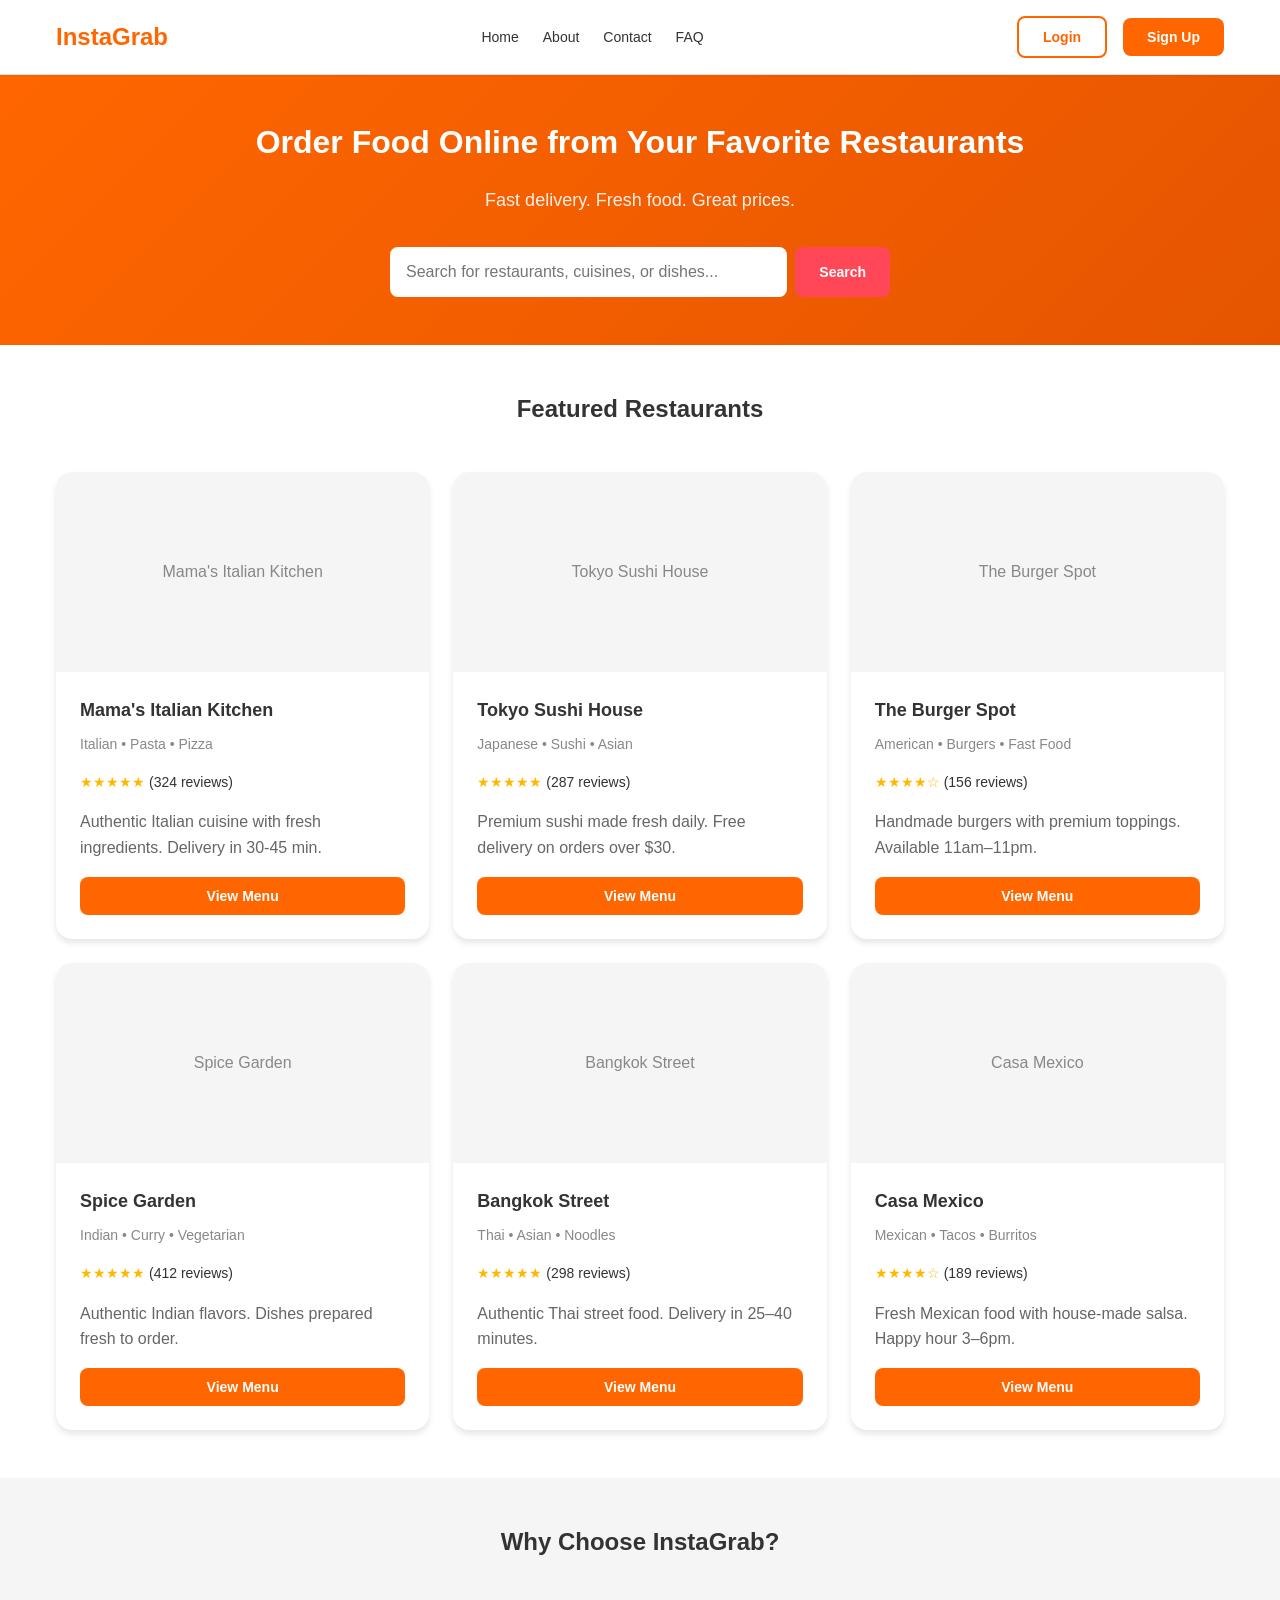
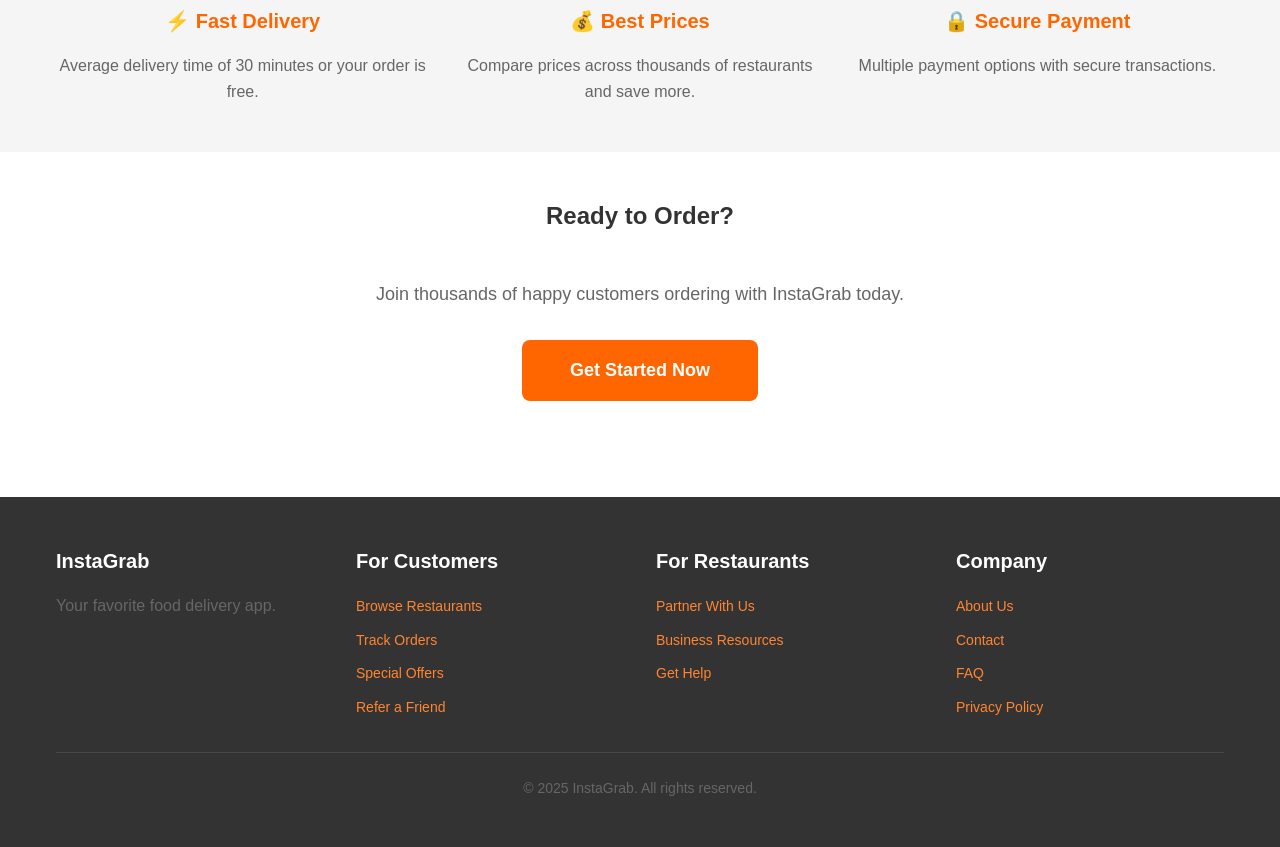
==== index.html @ c1549b03 "First Commit" ====
<!DOCTYPE html>
<html lang="en">
<head>
  <meta charset="UTF-8">
  <meta name="viewport" content="width=device-width, initial-scale=1.0">
  <title>InstaGrab - Food Delivery | Order from Your Favorite Restaurants</title>
  <meta name="description" content="Order food online from your favorite restaurants. Fast delivery, best prices.">
  <link rel="stylesheet" href="style.css">
</head>

<body>

  <header>
    <div class="container">
      <nav>
        <a href="index.html" class="logo">InstaGrab</a>

        <ul class="nav-links">
          <li><a href="index.html">Home</a></li>
          <li><a href="about.html">About</a></li>
          <li><a href="contact.html">Contact</a></li>
          <li><a href="faq.html">FAQ</a></li>
        </ul>

        <div class="nav-buttons">
          <a href="login.html" class="btn btn-secondary">Login</a>
          <a href="signup.html" class="btn btn-primary">Sign Up</a>
        </div>
      </nav>
    </div>
  </header>

  <section class="hero">
    <div class="container">
      <h1>Order Food Online from Your Favorite Restaurants</h1>
      <p>Fast delivery. Fresh food. Great prices.</p>

      <div class="search-bar">
        <input type="text" placeholder="Search for restaurants, cuisines, or dishes..." class="search-input">
        <button class="btn btn-accent">Search</button>
      </div>
    </div>
  </section>

  <section>
    <div class="container">
      <h2>Featured Restaurants</h2>

      <div class="grid grid-3">

        <div class="card restaurant-card">
          <div class="card-image">Mama's Italian Kitchen</div>
          <div class="card-body">
            <h3 class="card-title">Mama's Italian Kitchen</h3>
            <p class="card-subtitle">Italian • Pasta • Pizza</p>
            <div class="card-rating">
              <span class="star">★★★★★</span>
              <span>(324 reviews)</span>
            </div>
            <p>Authentic Italian cuisine with fresh ingredients. Delivery in 30-45 min.</p>
            <a href="restaurant-detail.html?id=1" class="btn btn-primary" style="width:100%;margin-top:1rem;">View Menu</a>
          </div>
        </div>

        <div class="card restaurant-card">
          <div class="card-image">Tokyo Sushi House</div>
          <div class="card-body">
            <h3 class="card-title">Tokyo Sushi House</h3>
            <p class="card-subtitle">Japanese • Sushi • Asian</p>
            <div class="card-rating">
              <span class="star">★★★★★</span>
              <span>(287 reviews)</span>
            </div>
            <p>Premium sushi made fresh daily. Free delivery on orders over $30.</p>
            <a href="restaurant-detail.html?id=2" class="btn btn-primary" style="width:100%;margin-top:1rem;">View Menu</a>
          </div>
        </div>

        <div class="card restaurant-card">
          <div class="card-image">The Burger Spot</div>
          <div class="card-body">
            <h3 class="card-title">The Burger Spot</h3>
            <p class="card-subtitle">American • Burgers • Fast Food</p>
            <div class="card-rating">
              <span class="star">★★★★☆</span>
              <span>(156 reviews)</span>
            </div>
            <p>Handmade burgers with premium toppings. Available 11am–11pm.</p>
            <a href="restaurant-detail.html?id=3" class="btn btn-primary" style="width:100%;margin-top:1rem;">View Menu</a>
          </div>
        </div>

        <div class="card restaurant-card">
          <div class="card-image">Spice Garden</div>
          <div class="card-body">
            <h3 class="card-title">Spice Garden</h3>
            <p class="card-subtitle">Indian • Curry • Vegetarian</p>
            <div class="card-rating">
              <span class="star">★★★★★</span>
              <span>(412 reviews)</span>
            </div>
            <p>Authentic Indian flavors. Dishes prepared fresh to order.</p>
            <a href="restaurant-detail.html?id=4" class="btn btn-primary" style="width:100%;margin-top:1rem;">View Menu</a>
          </div>
        </div>

        <div class="card restaurant-card">
          <div class="card-image">Bangkok Street</div>
          <div class="card-body">
            <h3 class="card-title">Bangkok Street</h3>
            <p class="card-subtitle">Thai • Asian • Noodles</p>
            <div class="card-rating">
              <span class="star">★★★★★</span>
              <span>(298 reviews)</span>
            </div>
            <p>Authentic Thai street food. Delivery in 25–40 minutes.</p>
            <a href="restaurant-detail.html?id=5" class="btn btn-primary" style="width:100%;margin-top:1rem;">View Menu</a>
          </div>
        </div>

        <div class="card restaurant-card">
          <div class="card-image">Casa Mexico</div>
          <div class="card-body">
            <h3 class="card-title">Casa Mexico</h3>
            <p class="card-subtitle">Mexican • Tacos • Burritos</p>
            <div class="card-rating">
              <span class="star">★★★★☆</span>
              <span>(189 reviews)</span>
            </div>
            <p>Fresh Mexican food with house-made salsa. Happy hour 3–6pm.</p>
            <a href="restaurant-detail.html?id=6" class="btn btn-primary" style="width:100%;margin-top:1rem;">View Menu</a>
          </div>
        </div>

      </div>
    </div>
  </section>

  <section class="alt">
    <div class="container">
      <h2>Why Choose InstaGrab?</h2>

      <div class="grid grid-3">

        <div style="text-align:center;">
          <h3 style="color:#ff6600;margin-bottom:1rem;">⚡ Fast Delivery</h3>
          <p>Average delivery time of 30 minutes or your order is free.</p>
        </div>

        <div style="text-align:center;">
          <h3 style="color:#ff6600;margin-bottom:1rem;">💰 Best Prices</h3>
          <p>Compare prices across thousands of restaurants and save more.</p>
        </div>

        <div style="text-align:center;">
          <h3 style="color:#ff6600;margin-bottom:1rem;">🔒 Secure Payment</h3>
          <p>Multiple payment options with secure transactions.</p>
        </div>

      </div>
    </div>
  </section>

  <section>
    <div class="container" style="text-align:center;">
      <h2>Ready to Order?</h2>
      <p style="margin-bottom:2rem;font-size:1.125rem;">Join thousands of happy customers ordering with InstaGrab today.</p>
      <a href="login.html" class="btn btn-primary" style="padding:1rem 3rem;font-size:1.125rem;">Get Started Now</a>
    </div>
  </section>

  <footer>
    <div class="container">

      <div class="footer-grid">

        <div class="footer-section">
          <h3>InstaGrab</h3>
          <p>Your favorite food delivery app.</p>
        </div>

        <div class="footer-section">
          <h3>For Customers</h3>
          <ul class="footer-links">
            <li><a href="#">Browse Restaurants</a></li>
            <li><a href="#">Track Orders</a></li>
            <li><a href="#">Special Offers</a></li>
            <li><a href="#">Refer a Friend</a></li>
          </ul>
        </div>

        <div class="footer-section">
          <h3>For Restaurants</h3>
          <ul class="footer-links">
            <li><a href="#">Partner With Us</a></li>
            <li><a href="#">Business Resources</a></li>
            <li><a href="#">Get Help</a></li>
          </ul>
        </div>

        <div class="footer-section">
          <h3>Company</h3>
          <ul class="footer-links">
            <li><a href="about.html">About Us</a></li>
            <li><a href="contact.html">Contact</a></li>
            <li><a href="faq.html">FAQ</a></li>
            <li><a href="#">Privacy Policy</a></li>
          </ul>
        </div>

      </div>

      <div class="footer-bottom">
        <p>&copy; 2025 InstaGrab. All rights reserved.</p>
      </div>

    </div>
  </footer>
</body>
</html>
---- style.css ----
* {
  margin: 0;
  padding: 0;
  box-sizing: border-box;
}

html {
  font-size: 16px;
}

body {
  font-family: -apple-system, BlinkMacSystemFont, 'Segoe UI', Roboto, Oxygen, Ubuntu, Cantarell, sans-serif;
  font-size: 1rem;
  line-height: 1.6;
  color: #333333;
  background-color: #ffffff;
  transition: background-color 0.3s ease, color 0.3s ease;
}

h1 {
  font-size: 2rem;
  font-weight: 700;
  line-height: 1.2;
}

h2 {
  font-size: 1.5rem;
  font-weight: 700;
  line-height: 1.3;
}

h3 {
  font-size: 1.25rem;
  font-weight: 600;
}

p {
  color: #666666;
}

a {
  color: #ff6600;
  text-decoration: none;
  transition: color 0.3s ease;
}

a:hover {
  color: #e55500;
}

.container {
  max-width: 1200px;
  margin: 0 auto;
  padding: 0 1rem;
}

header {
  background-color: #ffffff;
  border-bottom: 1px solid #e0e0e0;
  position: sticky;
  top: 0;
  z-index: 100;
  box-shadow: 0 1px 2px rgba(0,0,0,0.05);
}

nav {
  display: flex;
  align-items: center;
  justify-content: space-between;
  padding: 1rem 0;
}

.logo {
  font-size: 1.5rem;
  font-weight: 700;
  color: #ff6600;
}

.nav-links {
  display: flex;
  gap: 1.5rem;
  list-style: none;
}

.nav-links a {
  font-size: 0.875rem;
  font-weight: 500;
  color: #333333;
  transition: color 0.3s ease;
}

.nav-links a:hover {
  color: #ff6600;
}

.nav-buttons {
  display: flex;
  gap: 1rem;
  align-items: center;
}

.dark-mode-toggle {
  background: none;
  border: 2px solid #d0d0d0;
  border-radius: 9999px;
  padding: 0.5rem;
  cursor: pointer;
  transition: all 0.3s ease;
  display: flex;
  align-items: center;
  justify-content: center;
  width: 40px;
  height: 40px;
}

.dark-mode-toggle:hover {
  border-color: #ff6600;
  transform: rotate(180deg);
}

.btn {
  padding: 0.5rem 1.5rem;
  border: none;
  border-radius: 0.5rem;
  font-size: 0.875rem;
  font-weight: 600;
  cursor: pointer;
  transition: all 0.3s ease;
  text-decoration: none;
  display: inline-block;
  text-align: center;
}

.btn-primary {
  background-color: #ff6600;
  color: #ffffff;
}

.btn-primary:hover {
  background-color: #e55500;
  transform: translateY(-2px);
  box-shadow: 0 4px 6px rgba(0,0,0,0.1);
}

.btn-secondary {
  background-color: transparent;
  color: #ff6600;
  border: 2px solid #ff6600;
}

.btn-secondary:hover {
  background-color: #ff6600;
  color: #ffffff;
}

.btn-accent {
  background-color: #ff4757;
  color: #ffffff;
}

.btn-accent:hover {
  background-color: #ff6b7a;
}

input,
textarea,
select {
  font-family: -apple-system, BlinkMacSystemFont, 'Segoe UI', Roboto, Oxygen, Ubuntu, Cantarell, sans-serif;
  font-size: 1rem;
  padding: 0.5rem 1rem;
  border: 1px solid #e0e0e0;
  border-radius: 0.5rem;
  transition: all 0.3s ease;
}

input:focus,
textarea:focus,
select:focus {
  outline: none;
  border-color: #ff6600;
  box-shadow: 0 0 0 3px rgba(255,102,0,0.1);
}

label {
  display: block;
  margin-bottom: 0.25rem;
  font-weight: 500;
  color: #333333;
}

.form-group {
  margin-bottom: 1.5rem;
}

.hero {
  background: linear-gradient(135deg, #ff6600 0%, #e55500 100%);
  color: #ffffff;
  padding: 3rem 0;
  text-align: center;
}

.hero h1 {
  margin-bottom: 1.5rem;
}

.hero p {
  color: rgba(255, 255, 255, 0.9);
  margin-bottom: 2rem;
  font-size: 1.125rem;
}

.search-bar {
  display: flex;
  gap: 0.5rem;
  max-width: 500px;
  margin: 0 auto;
}

.search-bar input {
  flex: 1;
  padding: 1rem;
  border: none;
  border-radius: 0.5rem;
  font-size: 1rem;
}

.card {
  background-color: #ffffff;
  border-radius: 1rem;
  box-shadow: 0 4px 6px rgba(0,0,0,0.1);
  overflow: hidden;
  transition: all 0.3s ease;
}

.card:hover {
  transform: translateY(-4px);
  box-shadow: 0 10px 15px rgba(0,0,0,0.1);
}

.card-image {
  width: 100%;
  height: 200px;
  background-color: #f5f5f5;
  display: flex;
  align-items: center;
  justify-content: center;
  color: #888888;
  font-weight: 500;
  border-radius: 1rem 1rem 0 0;
}

.card-body {
  padding: 1.5rem;
}

.card-title {
  font-size: 1.125rem;
  font-weight: 600;
  margin-bottom: 0.5rem;
}

.card-subtitle {
  font-size: 0.875rem;
  color: #888888;
  margin-bottom: 1rem;
}

.card-rating {
  display: flex;
  align-items: center;
  gap: 0.25rem;
  margin-bottom: 1rem;
  font-size: 0.875rem;
}

.star {
  color: #ffb800;
}

.grid {
  display: grid;
  gap: 1.5rem;
}

.grid-2 {
  grid-template-columns: repeat(auto-fit, minmax(250px, 1fr));
}

.grid-3 {
  grid-template-columns: repeat(auto-fit, minmax(300px, 1fr));
}

section {
  padding: 3rem 0;
}

section.alt {
  background-color: #f5f5f5;
}

section h2 {
  text-align: center;
  margin-bottom: 3rem;
}

footer {
  background-color: #333333;
  color: #ffffff;
  padding: 3rem 0;
  margin-top: 3rem;
}

footer a {
  color: #ff8533;
}

footer a:hover {
  color: #ff6600;
}

.footer-grid {
  display: grid;
  grid-template-columns: repeat(auto-fit, minmax(200px, 1fr));
  gap: 2rem;
  margin-bottom: 2rem;
}

.footer-section h3 {
  color: #ffffff;
  margin-bottom: 1rem;
}

.footer-links {
  display: flex;
  flex-direction: column;
  gap: 0.5rem;
  list-style: none;
}

.footer-links a {
  font-size: 0.875rem;
}

.footer-bottom {
  border-top: 1px solid rgba(255,255,255,0.1);
  padding-top: 1.5rem;
  text-align: center;
  color: #888888;
  font-size: 0.875rem;
}

.accordion-item {
  border: 1px solid #e0e0e0;
  border-radius: 0.5rem;
  margin-bottom: 1rem;
  overflow: hidden;
}

.accordion-header {
  background-color: #f5f5f5;
  padding: 1.5rem;
  cursor: pointer;
  display: flex;
  justify-content: space-between;
  align-items: center;
  font-weight: 600;
  transition: all 0.3s ease;
}

.accordion-header:hover {
  background-color: #e0e0e0;
}

.accordion-header.active {
  background-color: #ff6600;
  color: #ffffff;
}

.accordion-content {
  max-height: 0;
  overflow: hidden;
  transition: max-height 0.3s ease;
  padding: 0 1.5rem;
}

.accordion-content.active {
  max-height: 500px;
  padding: 1.5rem;
}

@media (max-width: 768px) {
  h1 {
    font-size: 1.5rem;
  }

  h2 {
    font-size: 1.25rem;
  }

  .nav-links {
    display: none;
  }

  .container {
    padding: 0 0.5rem;
  }

  .search-bar {
    flex-direction: column;
  }

  .grid-3 {
    grid-template-columns: repeat(auto-fit, minmax(200px, 1fr));
  }

  section {
    padding: 2rem 0;
  }

  .footer-grid {
    grid-template-columns: 1fr;
  }
}

@media (max-width: 480px) {
  .hero {
    padding: 2rem 0;
  }

  h1 {
    font-size: 1.25rem;
  }

  .btn {
    padding: 0.5rem 1rem;
    font-size: 0.75rem;
  }

  .card-image {
    height: 150px;
  }
}
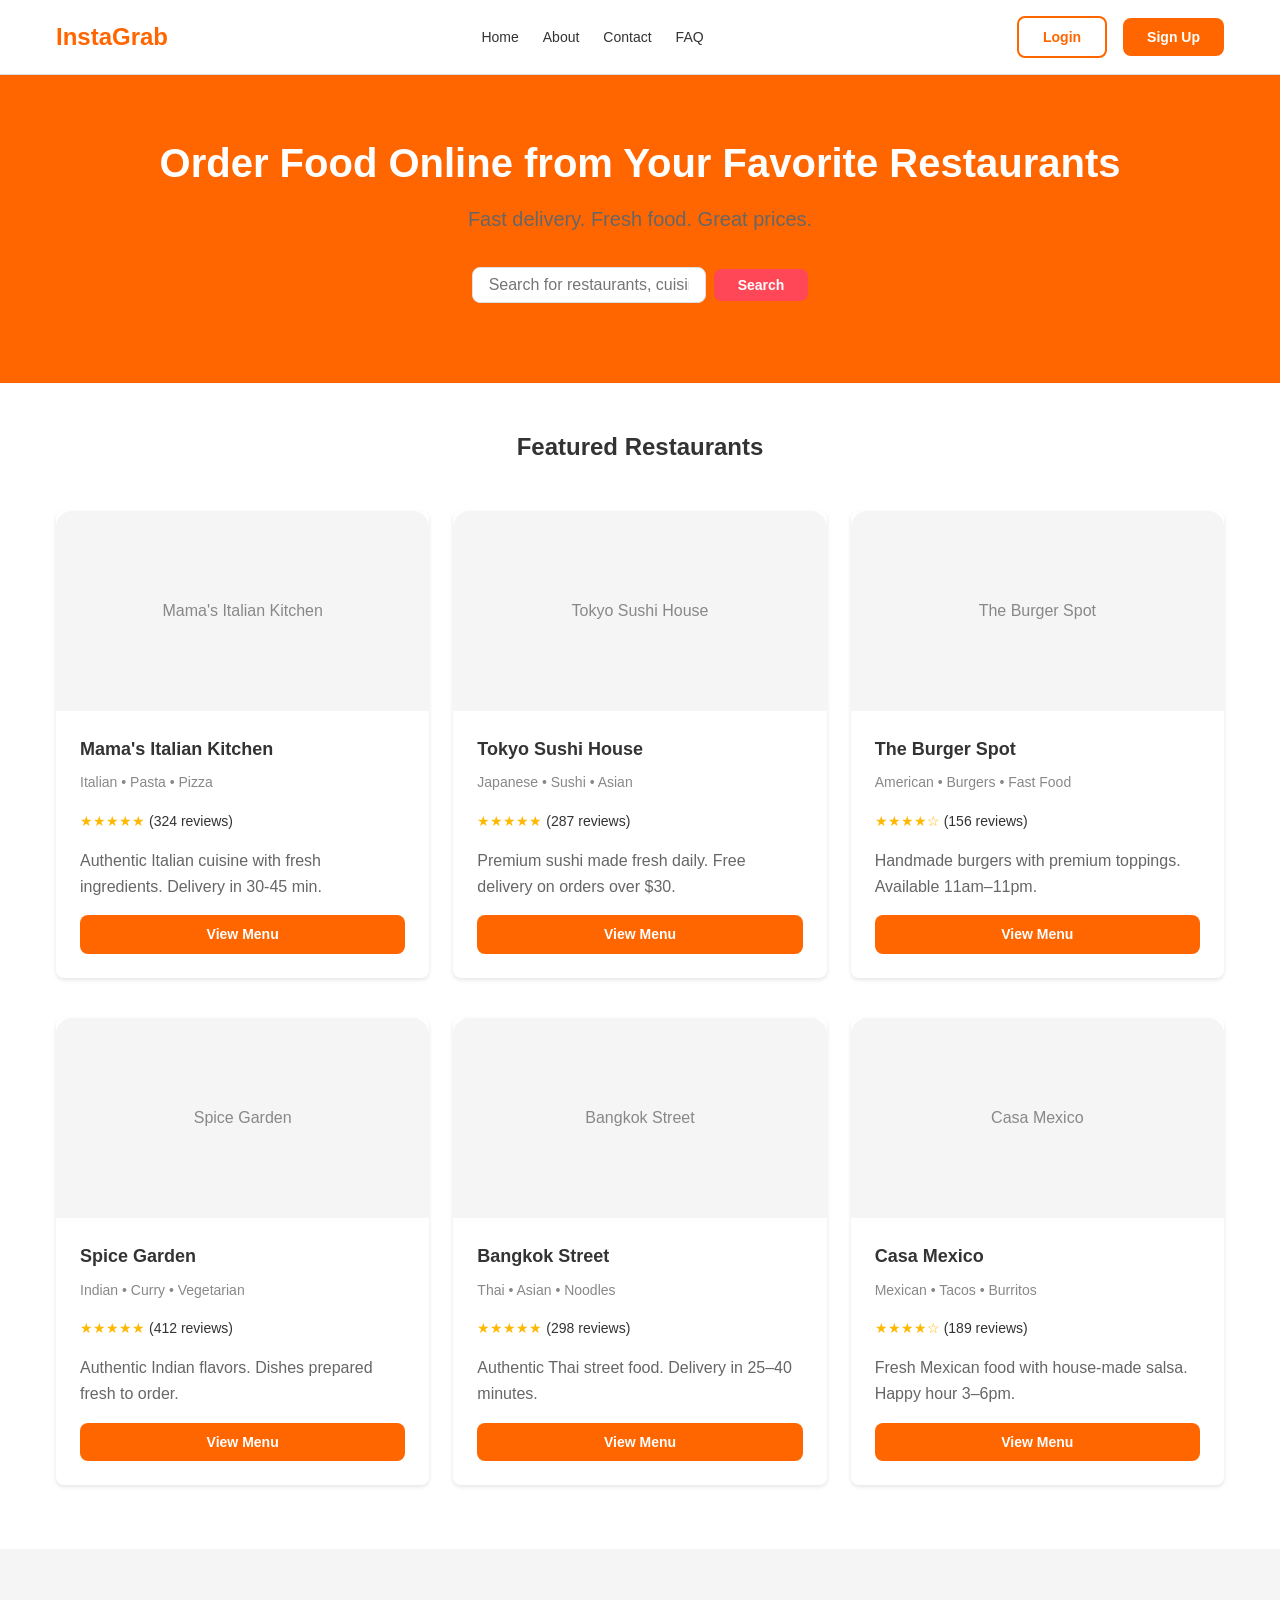
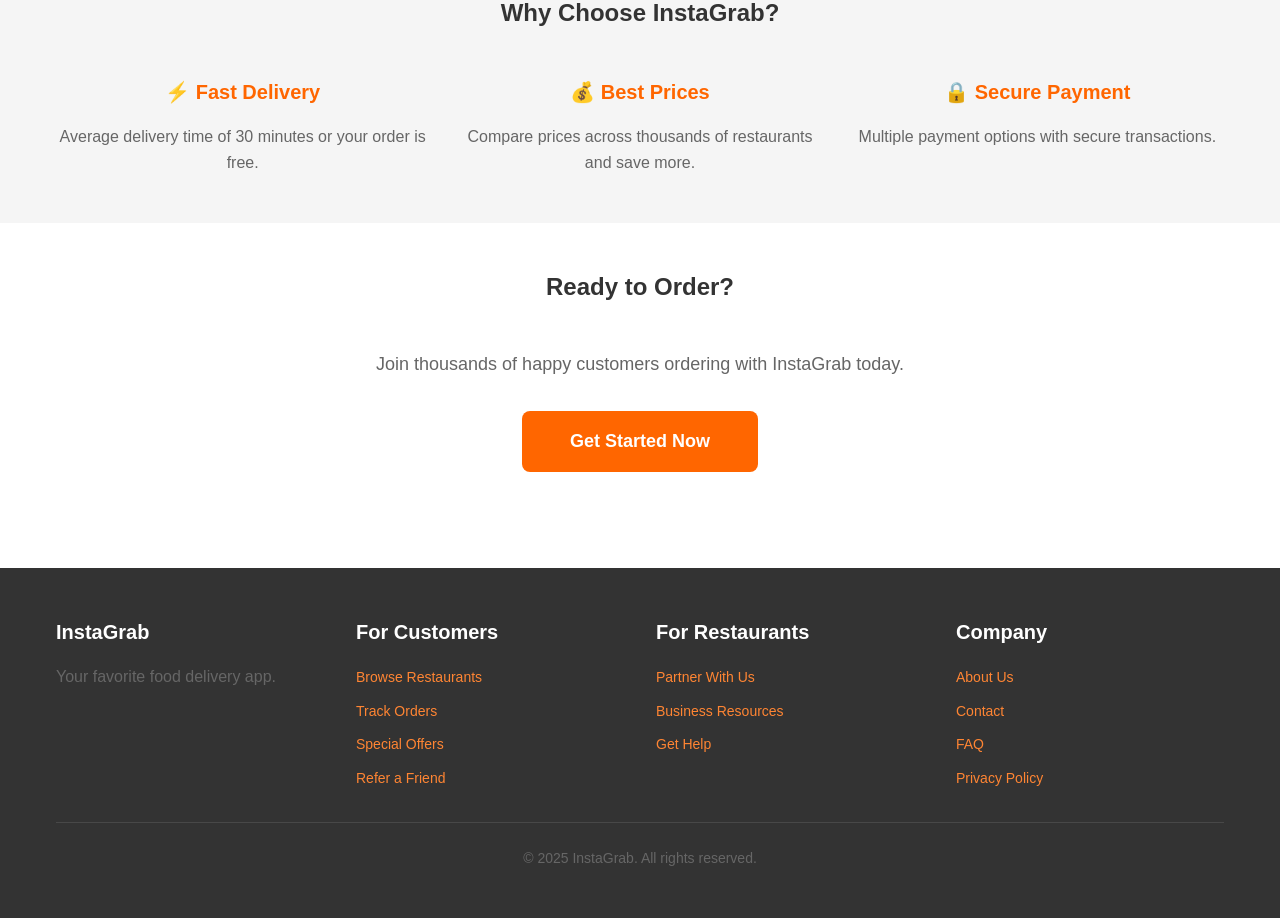
==== commit 27181dc2: "Added global file and going to add individual css for each page." ====
--- a/index.html
+++ b/index.html
@@ -5,11 +5,12 @@
   <meta name="viewport" content="width=device-width, initial-scale=1.0">
   <title>InstaGrab - Food Delivery | Order from Your Favorite Restaurants</title>
   <meta name="description" content="Order food online from your favorite restaurants. Fast delivery, best prices.">
-  <link rel="stylesheet" href="style.css">
+  <link rel="stylesheet" href="global.css">
+  <link rel="stylesheet" href="index.css">
 </head>
-
 <body>
 
+  <!-- Links Section -->
   <header>
     <div class="container">
       <nav>
@@ -26,11 +27,14 @@
           <a href="login.html" class="btn btn-secondary">Login</a>
           <a href="signup.html" class="btn btn-primary">Sign Up</a>
         </div>
+
       </nav>
     </div>
   </header>
 
+  <!-- Search Section -->
   <section class="hero">
+
     <div class="container">
       <h1>Order Food Online from Your Favorite Restaurants</h1>
       <p>Fast delivery. Fresh food. Great prices.</p>
@@ -38,16 +42,17 @@
       <div class="search-bar">
         <input type="text" placeholder="Search for restaurants, cuisines, or dishes..." class="search-input">
         <button class="btn btn-accent">Search</button>
-      </div>
-    </div>
-  </section>
-
+
+      </div>
+    </div>
+  </section>
+
+  <!-- Featured Restaurants Section -->
   <section>
+    
     <div class="container">
       <h2>Featured Restaurants</h2>
-
       <div class="grid grid-3">
-
         <div class="card restaurant-card">
           <div class="card-image">Mama's Italian Kitchen</div>
           <div class="card-body">
@@ -131,11 +136,11 @@
             <a href="restaurant-detail.html?id=6" class="btn btn-primary" style="width:100%;margin-top:1rem;">View Menu</a>
           </div>
         </div>
-
-      </div>
-    </div>
-  </section>
-
+      </div>
+    </div>
+  </section>
+
+  <!-- Features Section -->
   <section class="alt">
     <div class="container">
       <h2>Why Choose InstaGrab?</h2>
@@ -161,6 +166,7 @@
     </div>
   </section>
 
+  <!-- CTA(Call To Action) Section -->
   <section>
     <div class="container" style="text-align:center;">
       <h2>Ready to Order?</h2>
@@ -169,6 +175,7 @@
     </div>
   </section>
 
+  <!-- Footer -->
   <footer>
     <div class="container">
 
--- a/global.css
+++ b/global.css
@@ -0,0 +1,357 @@
+/* Reset & Typography */
+* {
+  margin: 0;
+  padding: 0;
+  box-sizing: border-box;
+}
+
+html {
+  font-size: 16px;
+}
+
+body {
+  font-family: -apple-system, BlinkMacSystemFont, 'Segoe UI', Roboto, Oxygen, Ubuntu, Cantarell, sans-serif;
+  font-size: 1rem;
+  line-height: 1.6;
+  color: #333333;
+  background-color: #ffffff;
+  transition: background-color 0.3s ease, color 0.3s ease;
+}
+
+h1 {
+  font-size: 2rem;
+  font-weight: 700;
+  line-height: 1.2;
+}
+
+h2 {
+  font-size: 1.5rem;
+  font-weight: 700;
+  line-height: 1.3;
+}
+
+h3 {
+  font-size: 1.25rem;
+  font-weight: 600;
+}
+
+p {
+  color: #666666;
+}
+
+a {
+  color: #ff6600;
+  text-decoration: none;
+  transition: color 0.3s ease;
+}
+
+a:hover {
+  color: #e55500;
+}
+
+.container {
+  max-width: 1200px;
+  margin: 0 auto;
+  padding: 0 1rem;
+}
+
+/* Header & Navigation */
+header {
+  background-color: #ffffff;
+  border-bottom: 1px solid #e0e0e0;
+  position: sticky;
+  top: 0;
+  z-index: 100;
+  box-shadow: 0 1px 2px rgba(0,0,0,0.05);
+}
+
+nav {
+  display: flex;
+  align-items: center;
+  justify-content: space-between;
+  padding: 1rem 0;
+}
+
+.logo {
+  font-size: 1.5rem;
+  font-weight: 700;
+  color: #ff6600;
+}
+
+.nav-links {
+  display: flex;
+  gap: 1.5rem;
+  list-style: none;
+}
+
+.nav-links a {
+  font-size: 0.875rem;
+  font-weight: 500;
+  color: #333333;
+  transition: color 0.3s ease;
+}
+
+.nav-links a:hover {
+  color: #ff6600;
+}
+
+.nav-buttons {
+  display: flex;
+  gap: 1rem;
+  align-items: center;
+}
+
+/* Buttons */
+.btn {
+  padding: 0.5rem 1.5rem;
+  border: none;
+  border-radius: 0.5rem;
+  font-size: 0.875rem;
+  font-weight: 600;
+  cursor: pointer;
+  transition: all 0.3s ease;
+  text-decoration: none;
+  display: inline-block;
+  text-align: center;
+}
+
+.btn-primary {
+  background-color: #ff6600;
+  color: #ffffff;
+}
+
+.btn-primary:hover {
+  background-color: #e55500;
+  transform: translateY(-2px);
+  box-shadow: 0 4px 6px rgba(0,0,0,0.1);
+}
+
+.btn-secondary {
+  background-color: transparent;
+  color: #ff6600;
+  border: 2px solid #ff6600;
+}
+
+.btn-secondary:hover {
+  background-color: #ff6600;
+  color: #ffffff;
+}
+
+.btn-accent {
+  background-color: #ff4757;
+  color: #ffffff;
+}
+
+.btn-accent:hover {
+  background-color: #ff6b7a;
+}
+
+.btn-block {
+  width: 100%;
+}
+
+/* Forms */
+input,
+textarea,
+select {
+  font-family: -apple-system, BlinkMacSystemFont, 'Segoe UI', Roboto, Oxygen, Ubuntu, Cantarell, sans-serif;
+  font-size: 1rem;
+  padding: 0.5rem 1rem;
+  border: 1px solid #e0e0e0;
+  border-radius: 0.5rem;
+  transition: all 0.3s ease;
+}
+
+input:focus,
+textarea:focus,
+select:focus {
+  outline: none;
+  border-color: #ff6600;
+  box-shadow: 0 0 0 3px rgba(255,102,0,0.1);
+}
+
+label {
+  display: block;
+  margin-bottom: 0.25rem;
+  font-weight: 500;
+  color: #333333;
+}
+
+.form-group {
+  margin-bottom: 1.5rem;
+}
+
+/* Cards */
+.card {
+  background-color: #ffffff;
+  border-radius: 1rem;
+  box-shadow: 0 4px 6px rgba(0,0,0,0.1);
+  overflow: hidden;
+  transition: all 0.3s ease;
+}
+
+.card:hover {
+  transform: translateY(-4px);
+  box-shadow: 0 10px 15px rgba(0,0,0,0.1);
+}
+
+.card-image {
+  width: 100%;
+  height: 200px;
+  background-color: #f5f5f5;
+  display: flex;
+  align-items: center;
+  justify-content: center;
+  color: #888888;
+  font-weight: 500;
+  border-radius: 1rem 1rem 0 0;
+}
+
+.card-body {
+  padding: 1.5rem;
+}
+
+.card-title {
+  font-size: 1.125rem;
+  font-weight: 600;
+  margin-bottom: 0.5rem;
+}
+
+.card-subtitle {
+  font-size: 0.875rem;
+  color: #888888;
+  margin-bottom: 1rem;
+}
+
+.card-rating {
+  display: flex;
+  align-items: center;
+  gap: 0.25rem;
+  margin-bottom: 1rem;
+  font-size: 0.875rem;
+}
+
+.star {
+  color: #ffb800;
+}
+
+/* Grid System */
+.grid {
+  display: grid;
+  gap: 1.5rem;
+}
+
+.grid-2 {
+  grid-template-columns: repeat(auto-fit, minmax(250px, 1fr));
+}
+
+.grid-3 {
+  grid-template-columns: repeat(auto-fit, minmax(300px, 1fr));
+}
+
+/* Sections */
+section {
+  padding: 3rem 0;
+}
+
+section.alt {
+  background-color: #f5f5f5;
+}
+
+section h2 {
+  text-align: center;
+  margin-bottom: 3rem;
+}
+
+/* Footer */
+footer {
+  background-color: #333333;
+  color: #ffffff;
+  padding: 3rem 0;
+  margin-top: 3rem;
+}
+
+footer a {
+  color: #ff8533;
+}
+
+footer a:hover {
+  color: #ff6600;
+}
+
+.footer-grid {
+  display: grid;
+  grid-template-columns: repeat(auto-fit, minmax(200px, 1fr));
+  gap: 2rem;
+  margin-bottom: 2rem;
+}
+
+.footer-section h3 {
+  color: #ffffff;
+  margin-bottom: 1rem;
+}
+
+.footer-links {
+  display: flex;
+  flex-direction: column;
+  gap: 0.5rem;
+  list-style: none;
+}
+
+.footer-links a {
+  font-size: 0.875rem;
+}
+
+.footer-bottom {
+  border-top: 1px solid rgba(255,255,255,0.1);
+  padding-top: 1.5rem;
+  text-align: center;
+  color: #888888;
+  font-size: 0.875rem;
+}
+
+/* Responsive Design */
+@media (max-width: 768px) {
+  h1 {
+    font-size: 1.5rem;
+  }
+
+  h2 {
+    font-size: 1.25rem;
+  }
+
+  .nav-links {
+    display: none;
+  }
+
+  .container {
+    padding: 0 0.5rem;
+  }
+
+  .grid-3 {
+    grid-template-columns: repeat(auto-fit, minmax(200px, 1fr));
+  }
+
+  section {
+    padding: 2rem 0;
+  }
+
+  .footer-grid {
+    grid-template-columns: 1fr;
+  }
+}
+
+@media (max-width: 480px) {
+  h1 {
+    font-size: 1.25rem;
+  }
+
+  .btn {
+    padding: 0.5rem 1rem;
+    font-size: 0.75rem;
+  }
+
+  .card-image {
+    height: 150px;
+  }
+}
--- a/index.css
+++ b/index.css
@@ -0,0 +1,59 @@
+/* Hero Section */
+.hero {
+    background-color: #ff6600;
+    padding: 4rem 0;
+    text-align: center;
+    color: #ffffff;
+}
+
+.hero h1 {
+    color: #ffffff;
+    margin-bottom: 1rem;
+    font-size: 2.5rem;
+}
+
+.hero p {
+    font-size: 1.25rem;
+    color: #666;
+    margin-bottom: 2rem;
+}
+
+/* Search Bar */
+.search-bar {
+    display: flex;
+    max-width: 600px;
+    margin: 0 auto;
+    gap: 0.5rem;
+    align-items: center;
+    justify-content: center;
+    margin-bottom: 1rem;
+    border-radius: 0.5rem;
+    font-size: 1rem;
+}
+
+.search-bar input {
+    border: 1px solid #e0e0e0;
+}
+.search-bar button {
+    border: none;
+    border-radius: 0.5rem;
+    cursor: pointer;
+    transition: background-color 0.3s ease;
+}
+
+/* Featured Restaurants */
+.featured-restaurants {
+  margin-bottom: 3rem;
+}
+
+.restaurant-card {
+  text-decoration: none;
+  color: inherit;
+}
+.card {
+    background-color: #ffffff;
+    border-radius: 0.5rem;
+    overflow: hidden;
+    box-shadow: 0 2px 4px rgba(0,0,0,0.1);
+    margin-bottom: 1rem;
+}
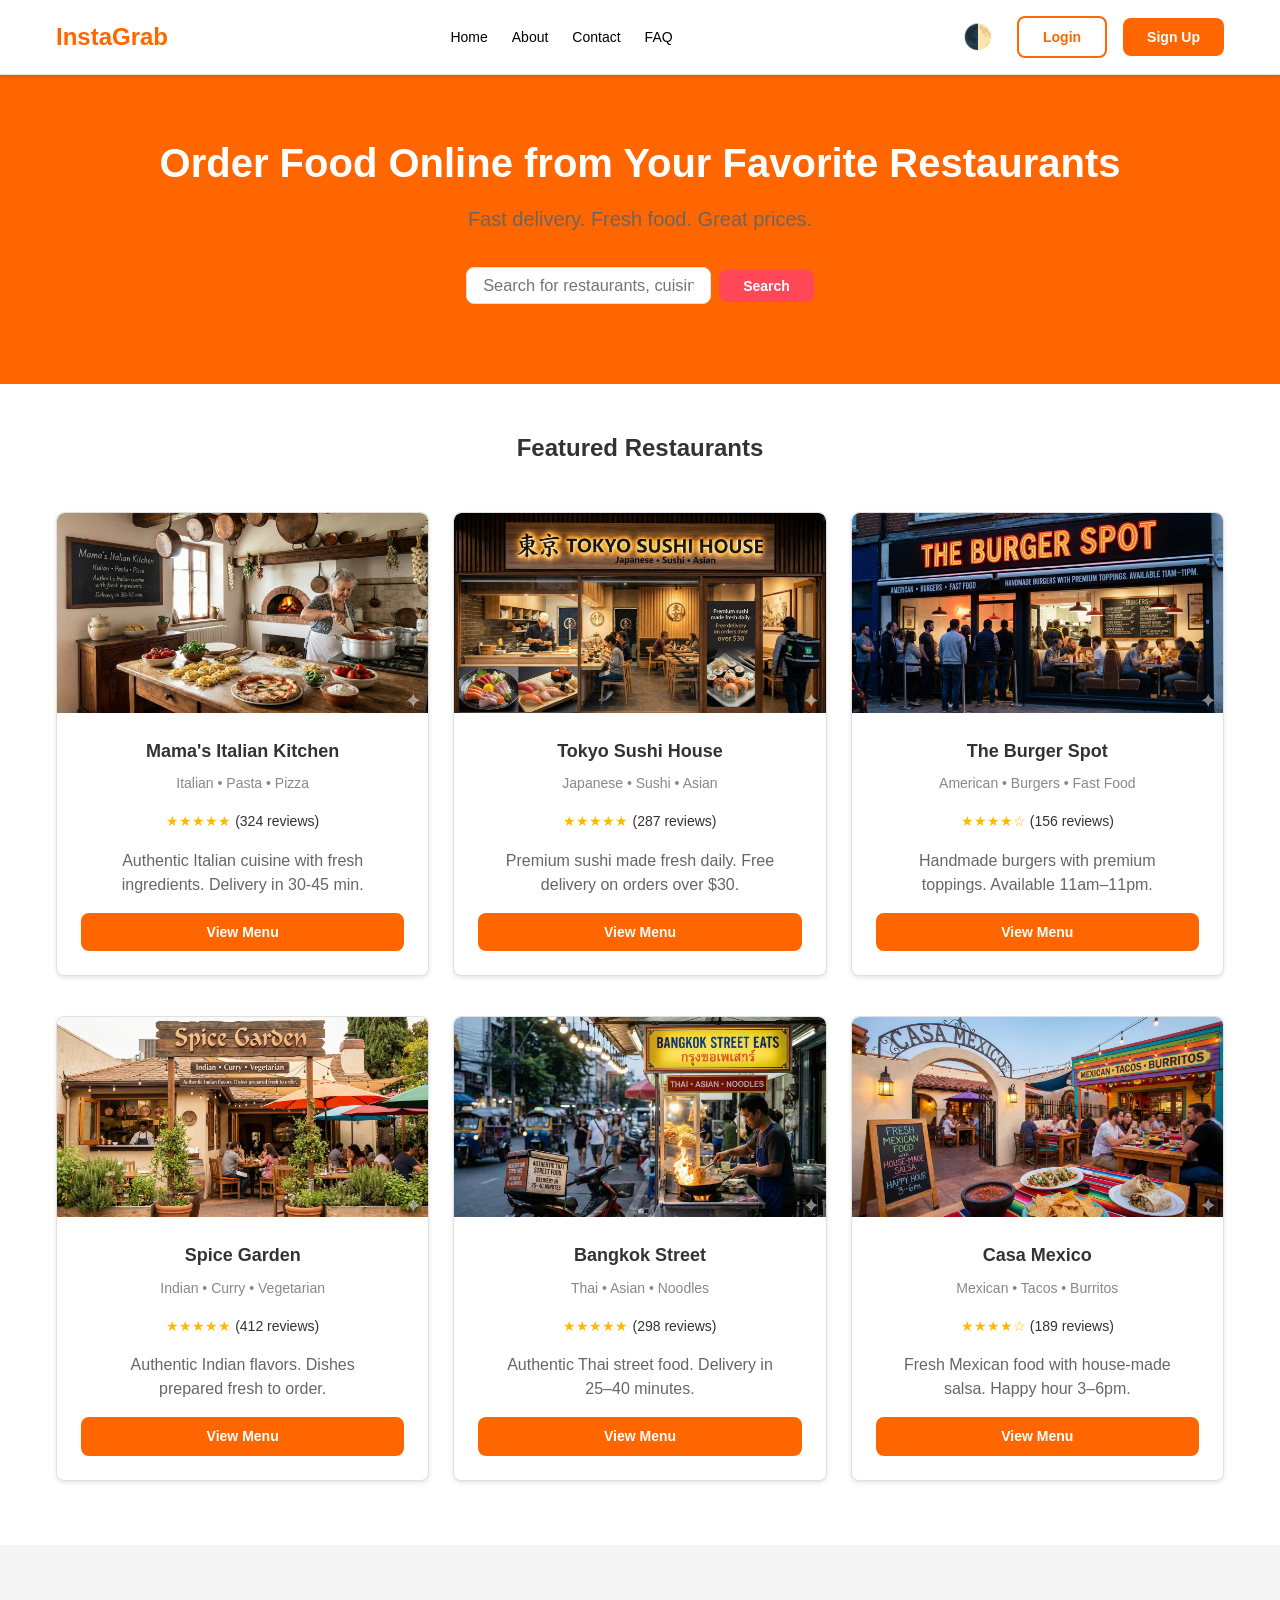
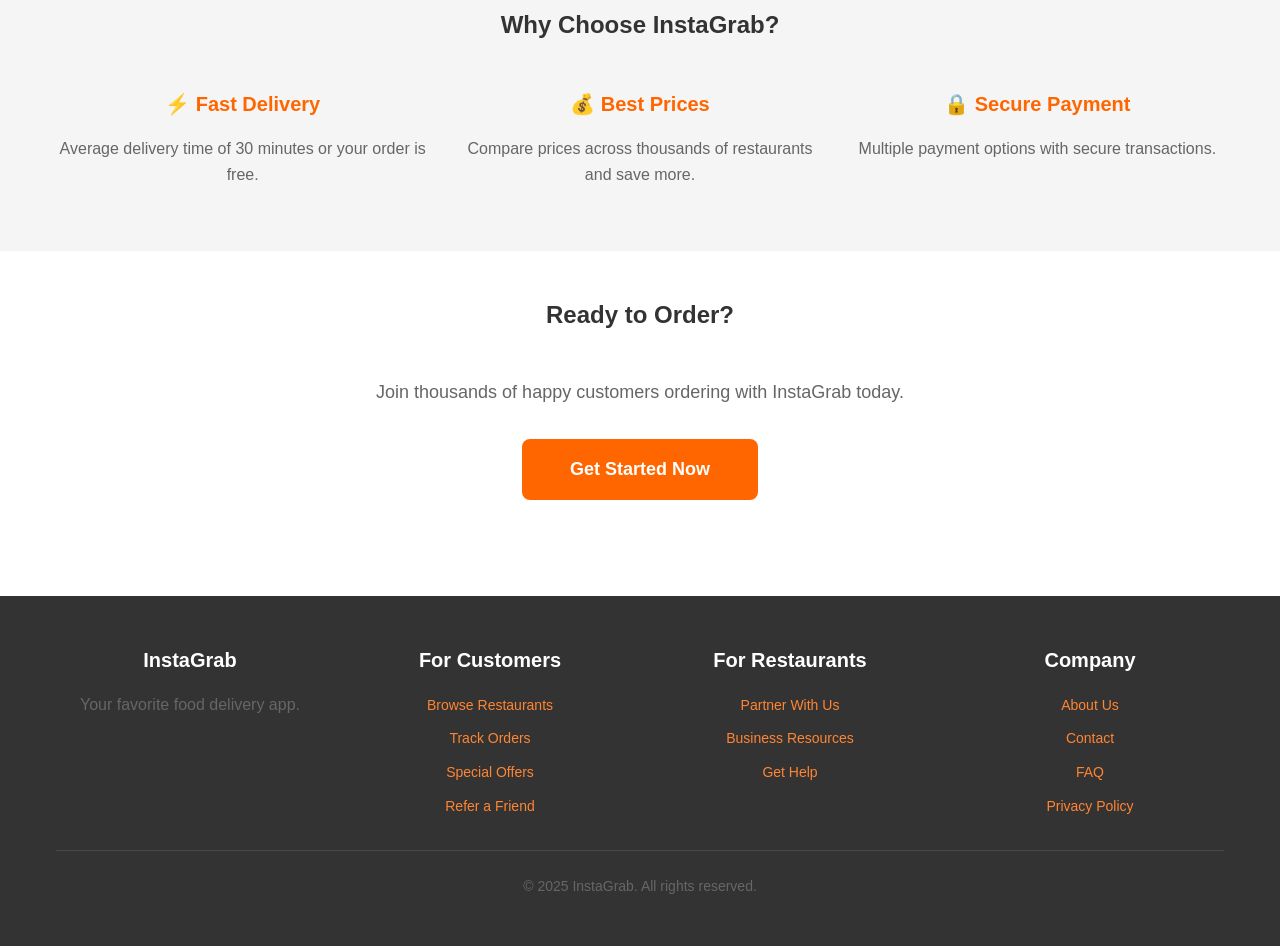
==== commit 96664d05: "Huge Update" ====
--- a/index.html
+++ b/index.html
@@ -24,6 +24,7 @@
         </ul>
 
         <div class="nav-buttons">
+          <button id="theme-toggle" class="theme-toggle">🌓</button>
           <a href="login.html" class="btn btn-secondary">Login</a>
           <a href="signup.html" class="btn btn-primary">Sign Up</a>
         </div>
@@ -54,7 +55,7 @@
       <h2>Featured Restaurants</h2>
       <div class="grid grid-3">
         <div class="card restaurant-card">
-          <div class="card-image">Mama's Italian Kitchen</div>
+          <div class="card-image"><img src="mama.png" alt="Mama's Italian Kitchen"></div>
           <div class="card-body">
             <h3 class="card-title">Mama's Italian Kitchen</h3>
             <p class="card-subtitle">Italian • Pasta • Pizza</p>
@@ -68,7 +69,7 @@
         </div>
 
         <div class="card restaurant-card">
-          <div class="card-image">Tokyo Sushi House</div>
+          <div class="card-image"><img src="tokyo.png" alt="Tokyo Sushi House"></div>
           <div class="card-body">
             <h3 class="card-title">Tokyo Sushi House</h3>
             <p class="card-subtitle">Japanese • Sushi • Asian</p>
@@ -82,7 +83,7 @@
         </div>
 
         <div class="card restaurant-card">
-          <div class="card-image">The Burger Spot</div>
+          <div class="card-image"><img src="burger.png" alt="The Burger Spot"></div>
           <div class="card-body">
             <h3 class="card-title">The Burger Spot</h3>
             <p class="card-subtitle">American • Burgers • Fast Food</p>
@@ -96,7 +97,7 @@
         </div>
 
         <div class="card restaurant-card">
-          <div class="card-image">Spice Garden</div>
+          <div class="card-image"><img src="spice.png" alt="Spice Garden"></div>
           <div class="card-body">
             <h3 class="card-title">Spice Garden</h3>
             <p class="card-subtitle">Indian • Curry • Vegetarian</p>
@@ -110,7 +111,7 @@
         </div>
 
         <div class="card restaurant-card">
-          <div class="card-image">Bangkok Street</div>
+          <div class="card-image"><img src="bangkok.png" alt="Bangkok Street"></div>
           <div class="card-body">
             <h3 class="card-title">Bangkok Street</h3>
             <p class="card-subtitle">Thai • Asian • Noodles</p>
@@ -124,7 +125,7 @@
         </div>
 
         <div class="card restaurant-card">
-          <div class="card-image">Casa Mexico</div>
+          <div class="card-image"><img src="casa.png" alt="Casa Mexico"></div>
           <div class="card-body">
             <h3 class="card-title">Casa Mexico</h3>
             <p class="card-subtitle">Mexican • Tacos • Burritos</p>
@@ -223,5 +224,6 @@
 
     </div>
   </footer>
+  <script src="theme.js"></script>
 </body>
 </html>
--- a/global.css
+++ b/global.css
@@ -9,6 +9,7 @@
   font-size: 16px;
 }
 
+/* Base styles */
 body {
   font-family: -apple-system, BlinkMacSystemFont, 'Segoe UI', Roboto, Oxygen, Ubuntu, Cantarell, sans-serif;
   font-size: 1rem;
@@ -18,6 +19,57 @@
   transition: background-color 0.3s ease, color 0.3s ease;
 }
 
+/* Dark theme styles */
+body.dark-theme {
+  color: #f0f0f0;
+  background-color: #1a1a1a;
+}
+
+body.dark-theme .card,
+body.dark-theme header,
+body.dark-theme .alt {
+  background-color: #2d2d2d;
+  border-color: #444444;
+}
+
+/* Features section specific styles */
+.alt {
+  padding: 4rem 0;
+  background-color: #f9f9f9;
+}
+
+.dark-theme .alt {
+  background-color: #2d2d2d;
+  color: #f0f0f0;
+}
+
+dark-theme .alt h2,
+.dark-theme .alt h3,
+.dark-theme .alt p {
+  color: #f0f0f0;
+}
+
+/* Ensure orange color for feature headings in both themes */
+.alt h3[style*="color:#ff6600"],
+.dark-theme .alt h3[style*="color:#ff6600"] {
+  color: #ff6600 !important;
+}
+
+body.dark-theme .nav-links a,
+body.dark-theme .card-title,
+body.dark-theme .card-subtitle,
+body.dark-theme .card-rating,
+body.dark-theme .card-body p,
+body.dark-theme .container p,
+body.dark-theme h1,
+body.dark-theme h2,
+body.dark-theme h3,
+body.dark-theme h4,
+body.dark-theme h5,
+body.dark-theme h6 {
+  color: #f0f0f0;
+}
+
 h1 {
   font-size: 2rem;
   font-weight: 700;
@@ -58,11 +110,17 @@
 /* Header & Navigation */
 header {
   background-color: #ffffff;
-  border-bottom: 1px solid #e0e0e0;
   position: sticky;
   top: 0;
   z-index: 100;
-  box-shadow: 0 1px 2px rgba(0,0,0,0.05);
+  border-bottom: 1px solid #e0e0e0;
+  box-shadow: 0 2px 4px rgba(0, 0, 0, 0.1);
+}
+
+.dark-theme header {
+  background-color: #2d2d2d;
+  border-bottom-color: #444444;
+  box-shadow: 0 2px 4px rgba(0, 0, 0, 0.3);
 }
 
 nav {
@@ -74,7 +132,7 @@
 
 .logo {
   font-size: 1.5rem;
-  font-weight: 700;
+  font-weight: bold;
   color: #ff6600;
 }
 
@@ -87,8 +145,7 @@
 .nav-links a {
   font-size: 0.875rem;
   font-weight: 500;
-  color: #333333;
-  transition: color 0.3s ease;
+  color: #000000;
 }
 
 .nav-links a:hover {
@@ -99,18 +156,45 @@
   display: flex;
   gap: 1rem;
   align-items: center;
+}
+
+/* Theme toggle button */
+.theme-toggle {
+  background: none;
+  border: none;
+  font-size: 1.5rem;
+  cursor: pointer;
+  padding: 0.25rem 0.5rem;
+  line-height: 1;
+  border-radius: 4px;
+}
+
+.theme-toggle:hover {
+  background: rgba(0, 0, 0, 0.1);
+}
+
+.dark-theme .theme-toggle:hover {
+  background: rgba(255, 255, 255, 0.1);
+}
+
+/* Ensure text is visible in dark mode */
+.dark-theme .btn-secondary {
+  color: #f0f0f0;
+  border-color: #f0f0f0;
+}
+
+.dark-theme .btn-secondary:hover {
+  background-color: #f0f0f0;
+  color: #2d2d2d;
 }
 
 /* Buttons */
 .btn {
   padding: 0.5rem 1.5rem;
-  border: none;
   border-radius: 0.5rem;
   font-size: 0.875rem;
-  font-weight: 600;
+  font-weight: bold;
   cursor: pointer;
-  transition: all 0.3s ease;
-  text-decoration: none;
   display: inline-block;
   text-align: center;
 }
@@ -122,8 +206,7 @@
 
 .btn-primary:hover {
   background-color: #e55500;
-  transform: translateY(-2px);
-  box-shadow: 0 4px 6px rgba(0,0,0,0.1);
+  color: #ffffff;
 }
 
 .btn-secondary {
@@ -151,20 +234,14 @@
 }
 
 /* Forms */
-input,
-textarea,
-select {
-  font-family: -apple-system, BlinkMacSystemFont, 'Segoe UI', Roboto, Oxygen, Ubuntu, Cantarell, sans-serif;
-  font-size: 1rem;
+input,textarea {
+  font-size: 1.025rem;
   padding: 0.5rem 1rem;
   border: 1px solid #e0e0e0;
   border-radius: 0.5rem;
-  transition: all 0.3s ease;
-}
-
-input:focus,
-textarea:focus,
-select:focus {
+}
+
+input:focus,textarea:focus {
   outline: none;
   border-color: #ff6600;
   box-shadow: 0 0 0 3px rgba(255,102,0,0.1);
@@ -184,31 +261,50 @@
 /* Cards */
 .card {
   background-color: #ffffff;
-  border-radius: 1rem;
-  box-shadow: 0 4px 6px rgba(0,0,0,0.1);
   overflow: hidden;
   transition: all 0.3s ease;
+  border: 1px solid #e0e0e0;
 }
 
 .card:hover {
-  transform: translateY(-4px);
-  box-shadow: 0 10px 15px rgba(0,0,0,0.1);
+    transform: translateY(-4px);
 }
 
 .card-image {
   width: 100%;
-  height: 200px;
+  height: auto;
+  max-height: 200px;
   background-color: #f5f5f5;
   display: flex;
-  align-items: center;
+  align-items: flex-start;
   justify-content: center;
   color: #888888;
   font-weight: 500;
-  border-radius: 1rem 1rem 0 0;
+  border-radius: 0.5rem 0.5rem 0 0;
+  overflow: hidden;
+}
+
+.card-image img {
+  width: 100%;
+  height: auto;
+  object-fit: cover;
+  object-position: top;
+  flex-shrink: 0;
 }
 
 .card-body {
   padding: 1.5rem;
+  display: flex;
+  flex-direction: column;
+  justify-content: flex-start;
+  align-items: center;
+  flex-grow: 1;
+}
+
+.card-body p {
+  text-align: center;
+  padding: 0 1rem;
+  line-height: 1.5;
 }
 
 .card-title {
@@ -276,7 +372,8 @@
 }
 
 footer a:hover {
-  color: #ff6600;
+  color: #ffffff;
+  transition: color 0.6s ease;
 }
 
 .footer-grid {
@@ -284,10 +381,10 @@
   grid-template-columns: repeat(auto-fit, minmax(200px, 1fr));
   gap: 2rem;
   margin-bottom: 2rem;
+  text-align: center;
 }
 
 .footer-section h3 {
-  color: #ffffff;
   margin-bottom: 1rem;
 }
 
--- a/index.css
+++ b/index.css
@@ -56,4 +56,4 @@
     overflow: hidden;
     box-shadow: 0 2px 4px rgba(0,0,0,0.1);
     margin-bottom: 1rem;
-}+}
